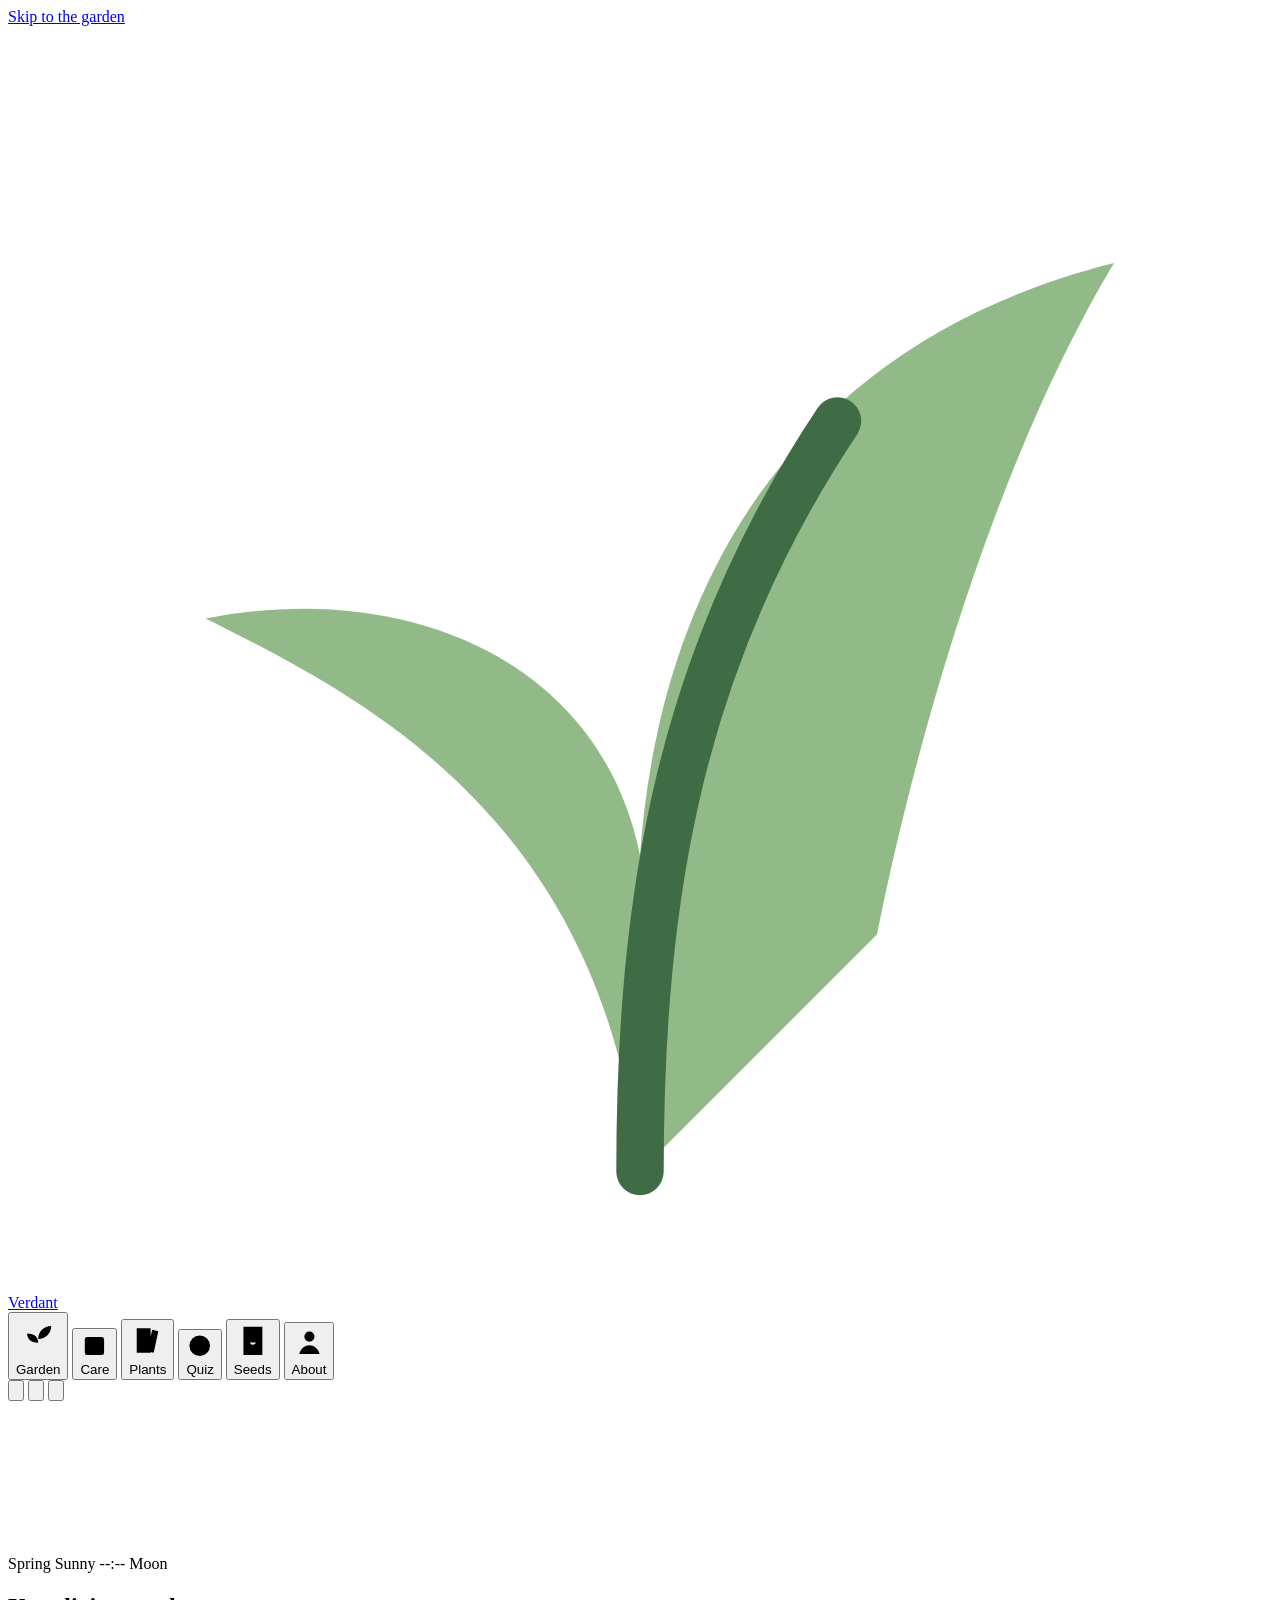
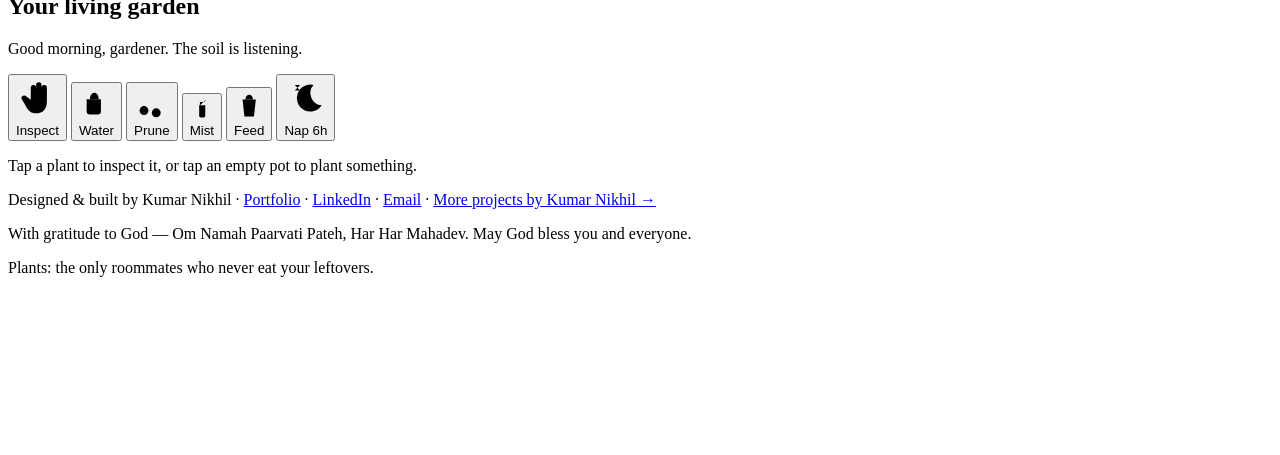
==== index.html @ 48c30d13 "Verdant: first release — Har Har Mahadev" ====
<!doctype html>
<html lang="en">
<head>
<meta charset="utf-8">
<meta name="viewport" content="width=device-width, initial-scale=1, viewport-fit=cover">
<title>Verdant — grow a living garden</title>
<meta name="description" content="Verdant is a cosy watercolour garden game and plant-care companion. Plant 30 real species, watch them grow in real time through seasons, weather and day/night, and keep a care calendar.">
<meta property="og:title" content="Verdant — grow a living garden">
<meta property="og:description" content="A cosy botanical game + plant-care companion. 30 real species, real-time growth, care calendar, encyclopedia and a 'which plant suits my room?' quiz.">
<meta property="og:type" content="website">
<meta property="og:url" content="https://kumarnikhildeveloperaccount.github.io/verdant/">
<meta name="theme-color" content="#6f9a6a">
<link rel="icon" href="favicon.svg" type="image/svg+xml">
<link rel="manifest" href="manifest.webmanifest">
<link rel="stylesheet" href="css/base.css">
<link rel="stylesheet" href="css/garden.css">
<link rel="stylesheet" href="css/views.css">
</head>
<body data-theme="morning">
<a class="skip" href="#main">Skip to the garden</a>

<!-- shared watercolour SVG filters (used by CSS decorations) -->
<svg class="defs" width="0" height="0" aria-hidden="true" focusable="false">
  <filter id="wc-edge"><feTurbulence type="fractalNoise" baseFrequency="0.035" numOctaves="3" seed="7"/><feDisplacementMap in="SourceGraphic" scale="6"/></filter>
</svg>

<header id="topbar" class="topbar">
  <a class="brand" href="#garden" aria-label="Verdant home">
    <svg class="brand-mark" viewBox="0 0 64 64" aria-hidden="true"><path d="M32 58C30 40 18 34 10 30c10-2 20 2 22 12 1-14 8-26 24-30-6 10-10 24-12 34" fill="#7fae74" opacity=".85"/><path d="M32 58c0-14 2-26 10-38" stroke="#3f6b45" stroke-width="2.4" fill="none" stroke-linecap="round"/></svg>
    <span class="brand-word">Verdant</span>
  </a>
  <nav id="mainnav" class="mainnav" aria-label="Main">
    <button class="navbtn" data-view="garden" aria-current="page"><svg viewBox="0 0 24 24" aria-hidden="true"><path d="M12 21v-8M12 13c0-4 3-7 7-7 0 4-3 7-7 7zM12 15c0-3-2-5-6-5 0 3 2 5 6 5z"/></svg><span>Garden</span></button>
    <button class="navbtn" data-view="calendar"><svg viewBox="0 0 24 24" aria-hidden="true"><rect x="4" y="5" width="16" height="15" rx="2"/><path d="M4 10h16M9 3v4M15 3v4"/></svg><span>Care</span></button>
    <button class="navbtn" data-view="library"><svg viewBox="0 0 24 24" aria-hidden="true"><path d="M5 4h5v16H5zM10 4h4v16h-4zM15 5l4 1-3 14-4-1z"/></svg><span>Plants</span></button>
    <button class="navbtn" data-view="quiz"><svg viewBox="0 0 24 24" aria-hidden="true"><path d="M9 9a3 3 0 1 1 4 2.8c-.7.3-1 1-1 1.7V15M12 18.5v.5"/><circle cx="12" cy="12" r="9"/></svg><span>Quiz</span></button>
    <button class="navbtn" data-view="packet"><svg viewBox="0 0 24 24" aria-hidden="true"><path d="M6 3h12v18H6zM6 8h12M10 13c1 2 3 2 4 0"/></svg><span>Seeds</span></button>
    <button class="navbtn" data-view="about"><svg viewBox="0 0 24 24" aria-hidden="true"><circle cx="12" cy="8" r="3.5"/><path d="M5 20c1-4 4-6 7-6s6 2 7 6"/></svg><span>About</span></button>
  </nav>
  <div class="top-actions">
    <button id="ladybird" class="ladybird" aria-label="A ladybird. It seems to want attention." title="A ladybird">
      <svg viewBox="0 0 32 32" aria-hidden="true"><circle cx="16" cy="9" r="4" fill="#2b2b2b"/><ellipse cx="16" cy="18" rx="9" ry="9.5" fill="#d0453a"/><path d="M16 9v18.5" stroke="#2b2b2b" stroke-width="1.4"/><circle cx="11.5" cy="15" r="1.8" fill="#2b2b2b"/><circle cx="20.5" cy="15" r="1.8" fill="#2b2b2b"/><circle cx="12" cy="21.5" r="1.6" fill="#2b2b2b"/><circle cx="20" cy="21.5" r="1.6" fill="#2b2b2b"/></svg>
    </button>
    <button id="soundBtn" class="iconbtn" aria-pressed="false" aria-label="Sound off. Turn sound on" title="Sound"><svg viewBox="0 0 24 24" aria-hidden="true"><path d="M4 9h4l5-4v14l-5-4H4z"/><path class="wave" d="M16 9c1.5 1.5 1.5 4.5 0 6M18.5 6.5c3 3 3 8 0 11"/><path class="mute" d="M16 9l5 6M21 9l-5 6"/></svg></button>
    <button id="themeBtn" class="iconbtn" aria-label="Change paper theme" title="Paper theme"><svg viewBox="0 0 24 24" aria-hidden="true"><path d="M12 3a9 9 0 1 0 9 9c0-1.2-1-1.6-2-1.4-1.6.4-3-.8-2.6-2.4.3-1.2-.4-2.2-1.6-2.2-1.8 0-2.8-1.6-2.2-3H12z"/><circle cx="8" cy="11" r="1.3"/><circle cx="11" cy="7.5" r="1.3"/><circle cx="8.5" cy="15.5" r="1.3"/></svg></button>
  </div>
</header>

<main id="main" tabindex="-1">

  <!-- ===================== GARDEN ===================== -->
  <section id="view-garden" class="view" aria-labelledby="gardenTitle">
    <div id="sky" class="sky-window" aria-label="Sky over your garden">
      <canvas id="skyCanvas" aria-hidden="true"></canvas>
      <div class="sky-info" id="skyInfo">
        <span class="chip" id="seasonLabel">Spring</span>
        <span class="chip" id="weatherLabel" title="Simulated garden weather">Sunny</span>
        <span class="chip" id="clockLabel">--:--</span>
        <span class="chip" id="moonLabel" title="Moon phase">Moon</span>
      </div>
      <div class="sky-title">
        <h1 id="gardenTitle">Your living garden</h1>
        <p id="gardenGreeting" class="hand">Good morning, gardener. The soil is listening.</p>
      </div>
    </div>

    <div id="toolbar" class="toolbar" role="toolbar" aria-label="Garden tools">
      <button class="tool" data-tool="hand" aria-pressed="true" title="Inspect (H)"><svg viewBox="0 0 32 32" aria-hidden="true"><path d="M11 17V8a2 2 0 0 1 4 0v7-9a2 2 0 0 1 4 0v9-7a2 2 0 0 1 4 0v10c0 6-3 9-8 9-4 0-6-2-8-6l-3-5a2 2 0 0 1 3-2z"/></svg><span>Inspect</span></button>
      <button class="tool" data-tool="water" aria-pressed="false" title="Watering can (W) — press and hold over a plant"><svg viewBox="0 0 32 32" aria-hidden="true"><path d="M7 13h13v11a3 3 0 0 1-3 3h-7a3 3 0 0 1-3-3z"/><path d="M20 16l8-6M10 13c0-4 2-6 4-6s4 2 4 6"/><path d="M28 10l1-1" stroke-width="3"/></svg><span>Water</span></button>
      <button class="tool" data-tool="prune" aria-pressed="false" title="Pruning shears (P) — tap yellow leaves"><svg viewBox="0 0 32 32" aria-hidden="true"><circle cx="9" cy="23" r="4"/><circle cx="20" cy="25" r="4"/><path d="M12 20L26 5M17 22L23 9"/></svg><span>Prune</span></button>
      <button class="tool" data-tool="mist" aria-pressed="false" title="Mister (M) — for humidity lovers"><svg viewBox="0 0 32 32" aria-hidden="true"><path d="M12 12h8v14a2 2 0 0 1-2 2h-4a2 2 0 0 1-2-2z"/><path d="M13 12V8h6l2-3M21 8h3M26 6l2-1M26 9h3M26 12l2 1"/></svg><span>Mist</span></button>
      <button class="tool" data-tool="feed" aria-pressed="false" title="Plant food (F) — growing season only"><svg viewBox="0 0 32 32" aria-hidden="true"><path d="M9 10h14l-2 18H11z"/><path d="M12 10c0-3 2-5 4-5s4 2 4 5M13 18c2 2 4 2 6 0"/></svg><span>Feed</span></button>
      <span class="tool-sep" aria-hidden="true"></span>
      <button id="napBtn" class="tool nap" title="Take a nap — skip ahead 6 hours"><svg viewBox="0 0 32 32" aria-hidden="true"><path d="M22 6a10 10 0 1 0 6 15A9 9 0 0 1 22 6z"/><path d="M8 6h4l-4 4h4"/></svg><span>Nap 6h</span></button>
    </div>
    <p id="toolHint" class="tool-hint hand" aria-live="polite">Tap a plant to inspect it, or tap an empty pot to plant something.</p>

    <div id="zones" class="zones" aria-label="Garden areas"></div>

    <aside id="plantPanel" class="plant-panel" aria-label="Plant details" hidden>
      <button id="panelClose" class="iconbtn panel-close" aria-label="Close plant details"><svg viewBox="0 0 24 24" aria-hidden="true"><path d="M6 6l12 12M18 6L6 18"/></svg></button>
      <div id="panelBody"></div>
    </aside>
  </section>

  <!-- ===================== CARE CALENDAR ===================== -->
  <section id="view-calendar" class="view" aria-labelledby="calHeading" hidden>
    <div class="page-head">
      <h2 id="calHeading">Care calendar</h2>
      <p class="hand">Predicted from each plant's last drink. Plants don't read calendars, so check the soil too.</p>
    </div>
    <div class="cal-layout">
      <div class="paper-card cal-card">
        <div class="cal-nav">
          <button id="calPrev" class="iconbtn" aria-label="Previous month"><svg viewBox="0 0 24 24" aria-hidden="true"><path d="M15 5l-7 7 7 7"/></svg></button>
          <h3 id="calTitle">Month</h3>
          <button id="calNext" class="iconbtn" aria-label="Next month"><svg viewBox="0 0 24 24" aria-hidden="true"><path d="M9 5l7 7-7 7"/></svg></button>
        </div>
        <div class="cal-dow" aria-hidden="true"><span>Mon</span><span>Tue</span><span>Wed</span><span>Thu</span><span>Fri</span><span>Sat</span><span>Sun</span></div>
        <div id="calGrid" class="cal-grid" role="group" aria-label="Care calendar days"></div>
        <div id="calLegend" class="cal-legend"></div>
      </div>
      <div class="paper-card remind-card">
        <h3>Reminders</h3>
        <div id="remindList" class="remind-list"></div>
        <div class="remind-actions">
          <button id="notifyBtn" class="btn">Enable reminders</button>
          <button id="icsBtn" class="btn ghost">Export to calendar (.ics)</button>
        </div>
        <p class="fine">Reminders use your browser's Notification API and only fire while Verdant is open in a tab. The .ics file works with any calendar app — no accounts involved.</p>
      </div>
    </div>
  </section>

  <!-- ===================== ENCYCLOPEDIA ===================== -->
  <section id="view-library" class="view" aria-labelledby="libHeading" hidden>
    <div class="page-head">
      <h2 id="libHeading">The plant encyclopedia</h2>
      <p class="hand">Thirty real species, painted from memory and fact-checked with a magnifying glass.</p>
    </div>
    <div class="lib-filters paper-card">
      <label class="field grow"><span>Search</span><input id="libSearch" type="search" placeholder="fern, Ficus, pet-safe…" autocomplete="off"></label>
      <label class="field"><span>Light</span>
        <select id="libLight">
          <option value="any">Any light</option>
          <option value="0">Low light</option>
          <option value="1">Medium, indirect</option>
          <option value="2">Bright, indirect</option>
          <option value="3">Direct sun</option>
        </select>
      </label>
      <button id="libPets" class="chipbtn" aria-pressed="false">Pet-safe only</button>
      <button id="libEasy" class="chipbtn" aria-pressed="false">Easy-going only</button>
      <span id="libCount" class="lib-count" aria-live="polite"></span>
    </div>
    <div id="libGrid" class="lib-grid"></div>
    <p class="fine center">Pet-toxicity notes follow the ASPCA's lists where available. If a pet eats a plant and seems unwell, contact your vet.</p>
  </section>

  <!-- ===================== QUIZ ===================== -->
  <section id="view-quiz" class="view" aria-labelledby="quizHeading" hidden>
    <div class="page-head">
      <h2 id="quizHeading">Which plant suits my room?</h2>
      <p class="hand">Six questions. No wrong answers — only wrong windowsills.</p>
    </div>
    <div id="quizBox" class="quiz-box paper-card"></div>
  </section>

  <!-- ===================== SEED PACKET (SAVE) ===================== -->
  <section id="view-packet" class="view" aria-labelledby="packetHeading" hidden>
    <div class="page-head">
      <h2 id="packetHeading">Seed packet &amp; saving</h2>
      <p class="hand">Your garden lives in this browser. Fold it into a seed packet to carry it elsewhere.</p>
    </div>
    <div class="packet-layout">
      <figure class="packet-figure">
        <div id="packetCard" class="packet-card" aria-label="Seed packet preview"></div>
        <figcaption class="fine">A seed packet is a small JSON file containing your whole garden.</figcaption>
      </figure>
      <div class="paper-card packet-actions">
        <h3>Fold &amp; sow</h3>
        <div class="btn-row">
          <button id="exportBtn" class="btn">Export seed packet</button>
          <label class="btn ghost file-btn" for="importFile">Import seed packet</label>
          <input id="importFile" type="file" accept=".json,application/json" class="visually-hidden">
        </div>
        <label class="field"><span>Gardener's name (for the packet)</span><input id="gardenerName" type="text" maxlength="40" placeholder="e.g. Fern Gully"></label>
        <label class="field"><span>Hemisphere (sets the seasons)</span>
          <select id="hemiSelect"><option value="N">Northern</option><option value="S">Southern</option></select>
        </label>
        <h3>Save inspector</h3>
        <dl id="saveInfo" class="save-info"></dl>
        <div class="btn-row">
          <button id="migrateDemoBtn" class="btn ghost">Sow a vintage v1 packet (migration demo)</button>
          <button id="resetBtn" class="btn danger">Compost everything</button>
        </div>
        <p class="fine">Saved with a versioned schema (currently v<span id="schemaVer">3</span>). Older packets are upgraded step by step on import, and a backup of your previous save is kept before any upgrade.</p>
      </div>
    </div>
  </section>

  <!-- ===================== ABOUT ===================== -->
  <section id="view-about" class="view" aria-labelledby="aboutHeading" hidden>
    <div class="page-head">
      <h2 id="aboutHeading">About Verdant</h2>
      <p class="hand">A garden that grows while you sleep — and forgives you on Mondays.</p>
    </div>
    <div class="about-grid">
      <div class="paper-card">
        <h3>What is this?</h3>
        <p>Verdant is a cosy botanical game and a gentle plant-care companion. Every pot holds a real species with real care needs. Plants grow in real time, follow the seasons of your hemisphere, react to (simulated) weather and the actual time of day, and keep growing while the tab is closed.</p>
        <p>Everything runs in your browser. No accounts, no trackers, no servers — just paper, paint and a little bit of <code>localStorage</code>.</p>
        <h3>How to play</h3>
        <ul class="leafy">
          <li>Tap an empty pot to plant. Match the plant's light needs to the spot.</li>
          <li>Pick the watering can and <strong>press and hold</strong> over a plant. Stop before the saucer overflows.</li>
          <li>Use the shears on yellowing leaves. Snip, snip.</li>
          <li>Feed in spring and summer. Plants rest in winter (as should you).</li>
          <li>Keyboard: <kbd>H</kbd> <kbd>W</kbd> <kbd>P</kbd> <kbd>M</kbd> <kbd>F</kbd> pick tools, <kbd>Enter</kbd> uses a tool on the focused pot.</li>
        </ul>
      </div>
      <div class="paper-card made-by">
        <h3>Made by</h3>
        <p class="sig hand">Designed &amp; built by Kumar Nikhil</p>
        <ul class="links">
          <li><a href="https://kumarnikhildeveloperaccount.github.io/" target="_blank" rel="noopener">Portfolio</a></li>
          <li><a href="https://www.linkedin.com/in/kumar-nikhil-1000a9192/" target="_blank" rel="noopener">LinkedIn</a></li>
          <li><a href="mailto:nkashyapnikhilnk@gmail.com">Email</a></li>
        </ul>
        <p><a class="more" href="https://kumarnikhildeveloperaccount.github.io/" target="_blank" rel="noopener">More projects by Kumar Nikhil →</a></p>
        <p class="gratitude">With gratitude to God — Om Namah Paarvati Pateh, Har Har Mahadev. May God bless you and everyone.</p>
        <p class="fine">Care facts are general guidance for typical indoor conditions. All gardener names and sample data are fictional. No plants were overwatered in the making of this site. Okay, one.</p>
      </div>
    </div>
  </section>
</main>

<footer id="footer" class="footer">
  <p>Designed &amp; built by Kumar Nikhil ·
    <a href="https://kumarnikhildeveloperaccount.github.io/" target="_blank" rel="noopener">Portfolio</a> ·
    <a href="https://www.linkedin.com/in/kumar-nikhil-1000a9192/" target="_blank" rel="noopener">LinkedIn</a> ·
    <a href="mailto:nkashyapnikhilnk@gmail.com">Email</a> ·
    <a href="https://kumarnikhildeveloperaccount.github.io/" target="_blank" rel="noopener">More projects by Kumar Nikhil →</a></p>
  <p class="gratitude">With gratitude to God — Om Namah Paarvati Pateh, Har Har Mahadev. May God bless you and everyone.</p>
  <p id="footerJoke" class="hand footer-joke">Plants: the only roommates who never eat your leftovers.</p>
</footer>

<canvas id="fxCanvas" class="fx-canvas" aria-hidden="true"></canvas>
<div id="cursorTool" class="cursor-tool" aria-hidden="true"></div>

<div id="modal" class="modal" hidden>
  <div class="modal-backdrop" data-close="1"></div>
  <div id="modalCard" class="modal-card" role="dialog" aria-modal="true" aria-labelledby="modalTitle">
    <button id="modalClose" class="iconbtn modal-close" aria-label="Close"><svg viewBox="0 0 24 24" aria-hidden="true"><path d="M6 6l12 12M18 6L6 18"/></svg></button>
    <div id="modalBody"></div>
  </div>
</div>

<div id="toasts" class="toasts" aria-live="polite" aria-atomic="false"></div>
<noscript><p class="noscript">Verdant needs JavaScript to grow. Even cacti need a little water.</p></noscript>

<script src="js/data.js" defer></script>
<script src="js/store.js" defer></script>
<script src="js/sim.js" defer></script>
<script src="js/audio.js" defer></script>
<script src="js/plantart.js" defer></script>
<script src="js/habits.js" defer></script>
<script src="js/scene.js" defer></script>
<script src="js/garden.js" defer></script>
<script src="js/calendar.js" defer></script>
<script src="js/library.js" defer></script>
<script src="js/quiz.js" defer></script>
<script src="js/app.js" defer></script>
</body>
</html>
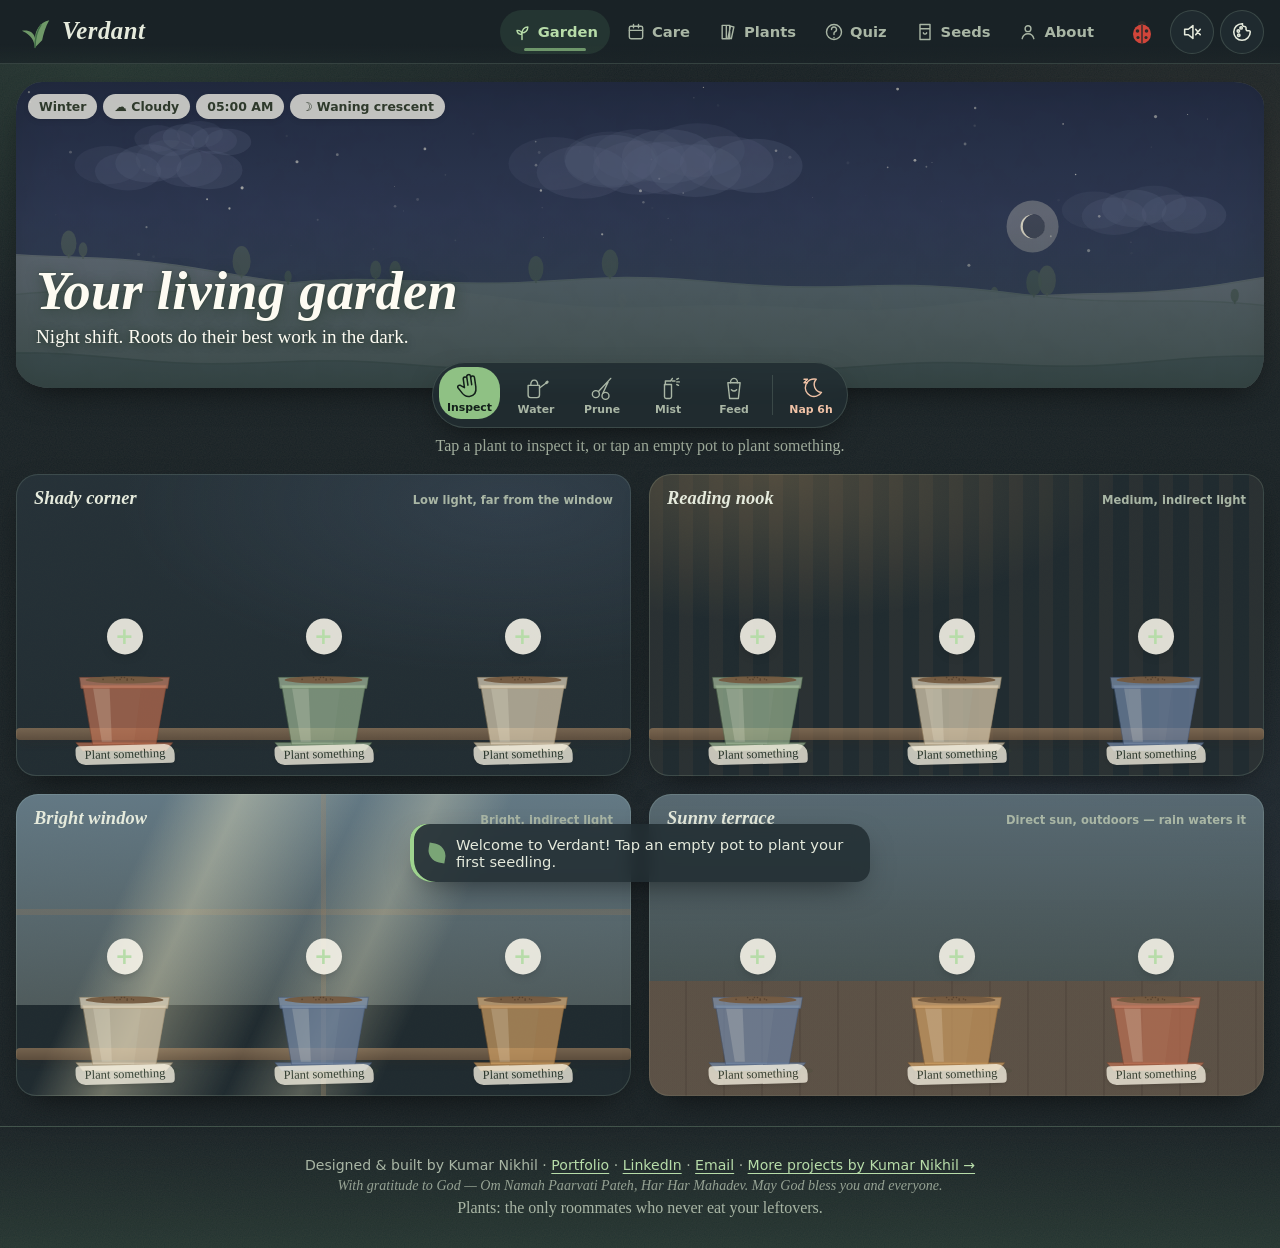
==== commit d135a9c8: "Phone polish: 44px footer links" ====
--- a/index.html
+++ b/index.html
@@ -14,7 +14,7 @@
 <link rel="manifest" href="manifest.webmanifest">
 <link rel="stylesheet" href="css/base.css">
 <link rel="stylesheet" href="css/garden.css">
-<link rel="stylesheet" href="css/views.css">
+<link rel="stylesheet" href="css/views.css?v=2">
 </head>
 <body data-theme="morning">
 <a class="skip" href="#main">Skip to the garden</a>
--- a/css/base.css
+++ b/css/base.css
@@ -0,0 +1,246 @@
+/* Verdant — base: paper, ink, themes, typography, shell, controls */
+:root {
+  --serif: "Iowan Old Style", "Palatino Linotype", Palatino, "Book Antiqua", Georgia, "Times New Roman", serif;
+  --hand: "Segoe Print", "Bradley Hand", "Noteworthy", "Chalkboard SE", "Comic Neue", cursive;
+  --sans: system-ui, -apple-system, "Segoe UI", Roboto, "Helvetica Neue", Arial, sans-serif;
+  --r: 18px;
+  --head-h: 64px;
+  --nav-h: 0px;
+  --safe-b: env(safe-area-inset-bottom, 0px);
+  --ease: cubic-bezier(.22, .9, .3, 1.15);
+}
+body[data-theme="morning"] {
+  --paper: #f6f1e4; --paper2: #ede4cf; --ink: #2d3a2b; --ink-soft: #5c6a56; --leaf: #5f9a5c; --leaf-deep: #3c6a43;
+  --accent: #c2704f; --accent-ink: #8b4a34; --card: rgba(255, 252, 243, .8); --line: rgba(60, 90, 58, .2);
+  --wash1: rgba(127, 174, 116, .2); --wash2: rgba(201, 122, 92, .12); --wash3: rgba(127, 160, 190, .14);
+  --good: #3f7d47; --warn: #a8742a; --bad: #b0453a; --shadow: 0 10px 30px -14px rgba(40, 60, 35, .45);
+  color-scheme: light;
+}
+body[data-theme="herbarium"] {
+  --paper: #efe2c4; --paper2: #e4d3ac; --ink: #3a2d1f; --ink-soft: #6c5a44; --leaf: #7b8a48; --leaf-deep: #55602f;
+  --accent: #9a5a37; --accent-ink: #6e3d22; --card: rgba(249, 240, 220, .82); --line: rgba(90, 70, 40, .24);
+  --wash1: rgba(150, 140, 80, .2); --wash2: rgba(160, 100, 60, .14); --wash3: rgba(120, 100, 70, .12);
+  --good: #5d6e2c; --warn: #9a6a20; --bad: #9c3b2b; --shadow: 0 10px 30px -14px rgba(70, 50, 25, .5);
+  color-scheme: light;
+}
+body[data-theme="moonlit"] {
+  --paper: #192226; --paper2: #212c31; --ink: #e5eadc; --ink-soft: #a9b6a5; --leaf: #8fc184; --leaf-deep: #b7dca9;
+  --accent: #e3a27f; --accent-ink: #f0c2a6; --card: rgba(33, 45, 50, .86); --line: rgba(200, 230, 200, .16);
+  --wash1: rgba(110, 170, 120, .14); --wash2: rgba(120, 140, 200, .12); --wash3: rgba(200, 160, 120, .08);
+  --good: #9fd38f; --warn: #e6c070; --bad: #f0907f; --shadow: 0 12px 34px -14px rgba(0, 0, 0, .7);
+  color-scheme: dark;
+}
+
+*, *::before, *::after { box-sizing: border-box; }
+html { -webkit-text-size-adjust: 100%; scroll-behavior: smooth; }
+body {
+  margin: 0; min-height: 100vh; min-height: 100dvh;
+  font-family: var(--serif); font-size: 17px; line-height: 1.55; color: var(--ink);
+  background-color: var(--paper);
+  background-image:
+    radial-gradient(60% 40% at 8% 8%, var(--wash1), transparent 70%),
+    radial-gradient(50% 35% at 95% 20%, var(--wash3), transparent 70%),
+    radial-gradient(55% 45% at 80% 95%, var(--wash2), transparent 70%),
+    url("data:image/svg+xml,%3Csvg xmlns='http://www.w3.org/2000/svg' width='240' height='240'%3E%3Cfilter id='n'%3E%3CfeTurbulence type='fractalNoise' baseFrequency='.85' numOctaves='3' stitchTiles='stitch'/%3E%3CfeColorMatrix values='0 0 0 0 .35 0 0 0 0 .3 0 0 0 0 .2 0 0 0 .09 0'/%3E%3C/filter%3E%3Crect width='240' height='240' filter='url(%23n)'/%3E%3C/svg%3E");
+  background-attachment: fixed, fixed, fixed, scroll;
+  overflow-x: hidden;
+  transition: background-color .6s ease, color .6s ease;
+}
+img, canvas, svg { max-width: 100%; }
+a { color: var(--leaf-deep); text-decoration-thickness: 1px; text-underline-offset: 3px; }
+a:hover { color: var(--accent); }
+h1, h2, h3, h4 { font-weight: 600; line-height: 1.15; margin: 0 0 .4em; letter-spacing: .005em; }
+h2 { font-size: clamp(1.6rem, 1.1rem + 2vw, 2.5rem); }
+h3 { font-size: 1.2rem; }
+p { margin: 0 0 .8em; }
+code, kbd { font-family: ui-monospace, "SFMono-Regular", Menlo, Consolas, monospace; font-size: .85em; }
+kbd { border: 1px solid var(--line); border-bottom-width: 2px; border-radius: 6px; padding: 0 .35em; background: var(--card); }
+.hand { font-family: var(--hand); color: var(--ink-soft); }
+.latin { font-style: italic; color: var(--ink-soft); margin: 0; }
+.latin.big { font-size: 1.15rem; }
+.fine { font-family: var(--sans); font-size: .8rem; color: var(--ink-soft); }
+.center { text-align: center; }
+.eyebrow { font-family: var(--sans); font-size: .72rem; letter-spacing: .14em; text-transform: uppercase; color: var(--ink-soft); margin: 0 0 .3em; }
+.visually-hidden, .defs { position: absolute !important; width: 1px; height: 1px; overflow: hidden; clip: rect(0 0 0 0); white-space: nowrap; }
+.skip { position: absolute; left: 12px; top: -60px; z-index: 100; background: var(--ink); color: var(--paper); padding: 10px 14px; border-radius: 10px; }
+.skip:focus { top: 10px; }
+:focus-visible { outline: 3px solid color-mix(in srgb, var(--accent) 70%, transparent); outline-offset: 3px; border-radius: 10px; }
+@supports not (color: color-mix(in srgb, red, blue)) { :focus-visible { outline: 3px solid var(--accent); } }
+.noscript { padding: 2rem; text-align: center; }
+
+/* ---------- header & nav ---------- */
+.topbar {
+  position: sticky; top: 0; z-index: 30; height: calc(var(--head-h) + env(safe-area-inset-top, 0px));
+  padding: env(safe-area-inset-top, 0px) max(16px, env(safe-area-inset-right)) 0 max(16px, env(safe-area-inset-left));
+  display: flex; align-items: center; gap: 14px;
+  background: linear-gradient(to bottom, var(--paper) 70%, color-mix(in srgb, var(--paper) 70%, transparent));
+  border-bottom: 1px solid var(--line);
+}
+@supports not (color: color-mix(in srgb, red, blue)) { .topbar { background: var(--paper); } }
+.brand { display: flex; align-items: center; gap: 8px; text-decoration: none; color: var(--ink); min-height: 44px; }
+.brand-mark { width: 38px; height: 38px; transition: transform .6s var(--ease); }
+.brand:hover .brand-mark, .brand:focus-visible .brand-mark { transform: rotate(-12deg) scale(1.08); }
+.brand-word { font-size: 1.55rem; font-weight: 600; letter-spacing: .02em; font-style: italic; }
+.mainnav { display: flex; gap: 4px; margin-left: auto; }
+.navbtn {
+  display: flex; align-items: center; gap: 6px; min-height: 44px; padding: 6px 12px; border: 0; border-radius: 999px;
+  background: transparent; color: var(--ink-soft); font: 600 .92rem var(--sans); cursor: pointer; position: relative;
+  transition: color .25s, background .25s;
+}
+.navbtn svg { width: 20px; height: 20px; fill: none; stroke: currentColor; stroke-width: 1.7; stroke-linecap: round; stroke-linejoin: round; }
+.navbtn:hover { color: var(--ink); background: var(--wash1); }
+.navbtn[aria-current="page"] { color: var(--leaf-deep); background: var(--wash1); }
+.navbtn[aria-current="page"]::after {
+  content: ""; position: absolute; left: 22%; right: 22%; bottom: 3px; height: 3px; border-radius: 3px;
+  background: var(--leaf); opacity: .7; filter: blur(.4px);
+}
+.top-actions { display: flex; gap: 6px; align-items: center; }
+.iconbtn {
+  width: 44px; height: 44px; display: grid; place-items: center; border-radius: 50%; border: 1px solid var(--line);
+  background: var(--card); color: var(--ink); cursor: pointer; transition: transform .3s var(--ease), background .3s;
+}
+.iconbtn svg { width: 22px; height: 22px; fill: none; stroke: currentColor; stroke-width: 1.7; stroke-linecap: round; stroke-linejoin: round; }
+.iconbtn:hover { transform: translateY(-2px) rotate(-4deg); }
+.iconbtn:active { transform: scale(.92); }
+#soundBtn .wave { display: none; } #soundBtn.on .wave { display: inline; } #soundBtn.on .mute { display: none; }
+.ladybird { width: 44px; height: 44px; border: 0; background: none; cursor: pointer; padding: 6px; border-radius: 50%; }
+.ladybird svg { width: 100%; height: 100%; transition: transform .4s var(--ease); }
+.ladybird:hover svg { transform: rotate(18deg); }
+.ladybird.hop svg { animation: hop .5s var(--ease); }
+@keyframes hop { 40% { transform: translateY(-9px) rotate(-20deg); } 100% { transform: none; } }
+
+main { display: block; padding: 18px max(16px, env(safe-area-inset-right)) 30px max(16px, env(safe-area-inset-left)); max-width: 1680px; margin: 0 auto; outline: none; }
+.view.enter { animation: viewIn .6s var(--ease); }
+@keyframes viewIn { from { opacity: 0; transform: translateY(14px); filter: blur(3px); } to { opacity: 1; transform: none; filter: none; } }
+.page-head { margin: 10px 0 18px; }
+.page-head p { font-size: 1.05rem; }
+
+/* ---------- cards, buttons, fields ---------- */
+.paper-card {
+  position: relative; background: var(--card); border-radius: var(--r); padding: 20px;
+  box-shadow: var(--shadow), inset 0 0 0 1px var(--line);
+}
+.paper-card::before {
+  content: ""; position: absolute; inset: -1px; border-radius: inherit; pointer-events: none;
+  background: radial-gradient(80% 60% at 0% 0%, var(--wash1), transparent 60%), radial-gradient(60% 50% at 100% 100%, var(--wash2), transparent 60%);
+  opacity: .8;
+}
+.paper-card > * { position: relative; }
+.btn {
+  display: inline-flex; align-items: center; justify-content: center; gap: 8px; min-height: 44px; padding: 10px 18px;
+  border-radius: 999px 999px 999px 999px / 900px 999px 800px 999px; border: 1px solid transparent; cursor: pointer;
+  background: var(--leaf); color: #fbfaf2; font: 600 .95rem var(--sans); text-decoration: none;
+  box-shadow: 0 6px 16px -8px rgba(40, 80, 40, .6), inset 0 -2px 0 rgba(0, 0, 0, .12);
+  transition: transform .25s var(--ease), box-shadow .25s, background .25s;
+}
+body[data-theme="moonlit"] .btn { color: #13201a; }
+.btn:hover { transform: translateY(-2px) rotate(-.6deg); box-shadow: 0 10px 20px -10px rgba(40, 80, 40, .7); }
+.btn:active { transform: scale(.96); }
+.btn.ghost { background: transparent; color: var(--ink); border-color: var(--line); box-shadow: none; }
+.btn.ghost:hover { background: var(--wash1); }
+.btn.danger { background: var(--bad); color: #fff8f2; }
+.btn.small { min-height: 44px; padding: 6px 14px; font-size: .85rem; }
+.btn:disabled { opacity: .55; cursor: not-allowed; transform: none; }
+.btn-row { display: flex; flex-wrap: wrap; gap: 10px; margin-top: 12px; }
+.file-btn { cursor: pointer; }
+.field { display: flex; flex-direction: column; gap: 4px; margin: 10px 0; font: 600 .8rem var(--sans); color: var(--ink-soft); }
+.field.grow { flex: 1 1 220px; }
+.field input, .field select {
+  min-height: 44px; padding: 8px 14px; border-radius: 12px; border: 1px solid var(--line); background: var(--paper);
+  color: var(--ink); font: 1rem var(--serif); width: 100%;
+}
+.check { display: flex; gap: 10px; align-items: flex-start; font: .85rem var(--sans); margin: 8px 0; cursor: pointer; min-height: 44px; }
+.check input { width: 22px; height: 22px; accent-color: var(--leaf); margin-top: 1px; flex: none; }
+.chipbtn {
+  min-height: 44px; padding: 6px 16px; border-radius: 999px; border: 1px dashed var(--line); background: transparent;
+  color: var(--ink-soft); font: 600 .85rem var(--sans); cursor: pointer; transition: all .25s;
+}
+.chipbtn[aria-pressed="true"] { background: var(--leaf); color: #fbfaf2; border-style: solid; border-color: var(--leaf); }
+.pill { display: inline-block; padding: 4px 12px; border-radius: 999px; font: 600 .8rem var(--sans); background: var(--wash1); color: var(--good); margin: 6px 0; }
+.pill.warn { background: rgba(200, 150, 60, .16); color: var(--warn); }
+.pill.bad { background: rgba(190, 70, 60, .14); color: var(--bad); }
+.pet, .fit { display: inline-block; font: 600 .68rem var(--sans); padding: 2px 8px; border-radius: 999px; letter-spacing: .02em; }
+.pet.safe, .fit.good { background: rgba(80, 150, 80, .15); color: var(--good); }
+.pet.toxic, .fit.bad { background: rgba(190, 70, 60, .13); color: var(--bad); }
+.fit.warn { background: rgba(200, 150, 60, .16); color: var(--warn); }
+.empty-note { font-size: 1.05rem; padding: 18px 6px; }
+ul.leafy { padding-left: 1.2em; list-style: none; }
+ul.leafy li { position: relative; margin: .35em 0; }
+ul.leafy li::before { content: "\2766"; position: absolute; left: -1.2em; color: var(--leaf); }
+
+/* ---------- footer ---------- */
+.footer {
+  text-align: center; padding: 26px 16px calc(26px + var(--nav-h) + var(--safe-b)); font: .88rem var(--sans); color: var(--ink-soft);
+  border-top: 1px solid var(--line); background: linear-gradient(to bottom, transparent, var(--wash1));
+}
+.footer p { margin: .3em 0; }
+.gratitude { font-family: var(--serif); font-style: italic; opacity: .85; }
+.footer-joke { transition: opacity .4s; font-size: 1rem; }
+.footer-joke.fade { opacity: 0; }
+
+/* ---------- toasts ---------- */
+.toasts {
+  position: fixed; left: 50%; bottom: calc(18px + var(--nav-h) + var(--safe-b)); transform: translateX(-50%); z-index: 80;
+  display: flex; flex-direction: column; gap: 8px; align-items: center; width: min(92vw, 460px); pointer-events: none;
+}
+.toast {
+  display: flex; align-items: center; gap: 10px; padding: 12px 18px; border-radius: 16px 20px 14px 22px; width: 100%;
+  background: var(--card); color: var(--ink); box-shadow: var(--shadow), inset 0 0 0 1px var(--line);
+  font: .92rem var(--sans); animation: toastIn .5s var(--ease); pointer-events: auto;
+  backdrop-filter: blur(8px); -webkit-backdrop-filter: blur(8px);
+}
+.toast.good { box-shadow: var(--shadow), inset 4px 0 0 var(--good); }
+.toast.warn { box-shadow: var(--shadow), inset 4px 0 0 var(--warn); }
+.toast.bad { box-shadow: var(--shadow), inset 4px 0 0 var(--bad); }
+.toast.out { opacity: 0; transform: translateY(10px) scale(.96); transition: all .4s ease; }
+.toast-leaf { width: 18px; height: 18px; flex: none; border-radius: 0 70% 0 70%; background: var(--leaf); opacity: .8; transform: rotate(10deg); }
+@keyframes toastIn { from { opacity: 0; transform: translateY(16px) rotate(-1deg) scale(.95); } }
+
+/* ---------- modal ---------- */
+.modal { position: fixed; inset: 0; z-index: 90; display: grid; place-items: center; padding: 16px; }
+.modal-backdrop { position: absolute; inset: 0; background: rgba(30, 40, 28, .42); opacity: 0; transition: opacity .3s; backdrop-filter: blur(3px); -webkit-backdrop-filter: blur(3px); }
+.modal-card {
+  position: relative; width: min(560px, 100%); max-height: calc(100dvh - 40px); max-height: calc(100vh - 40px); overflow: auto; overscroll-behavior: contain;
+  background: var(--paper); border-radius: 22px 26px 20px 28px; padding: 26px 22px 22px; box-shadow: 0 30px 70px -20px rgba(0, 0, 0, .5), inset 0 0 0 1px var(--line);
+  transform: translateY(24px) scale(.96) rotate(-.6deg); opacity: 0; transition: transform .45s var(--ease), opacity .3s;
+  background-image: radial-gradient(70% 50% at 0 0, var(--wash1), transparent 70%), radial-gradient(60% 40% at 100% 100%, var(--wash2), transparent 70%);
+}
+@supports (max-height: 100dvh) { .modal-card { max-height: calc(100dvh - 40px); } }
+.modal-card.wide { width: min(980px, 100%); }
+.modal.open .modal-backdrop { opacity: 1; }
+.modal.open .modal-card { transform: none; opacity: 1; }
+.modal-close { position: absolute; top: 10px; right: 10px; z-index: 2; }
+body.modal-open { overflow: hidden; }
+
+/* ---------- theme repaint & easter-egg overlays ---------- */
+body.repaint::after, body.napping::after, body.sunburst::after { content: ""; position: fixed; inset: 0; pointer-events: none; z-index: 95; }
+body.repaint::after { background: var(--paper); animation: repaint .9s ease forwards; }
+@keyframes repaint { from { clip-path: circle(0% at 100% 0); opacity: .9; } to { clip-path: circle(150% at 100% 0); opacity: 0; } }
+body.napping::after { background: radial-gradient(circle at 50% 40%, rgba(20, 30, 60, .2), rgba(10, 15, 40, .85)); animation: nap 1.4s ease forwards; }
+@keyframes nap { 0% { opacity: 0; } 40%, 60% { opacity: 1; } 100% { opacity: 0; } }
+body.sunburst::after { background: radial-gradient(circle at 50% 30%, rgba(255, 230, 140, .75), rgba(255, 210, 120, 0) 60%); animation: nap 2.6s ease forwards; }
+
+/* ---------- responsive shell ---------- */
+@media (max-width: 860px) {
+  :root { --head-h: 56px; --nav-h: 64px; }
+  body { font-size: 16px; }
+  .mainnav {
+    position: fixed; left: 0; right: 0; bottom: 0; z-index: 40; margin: 0; justify-content: space-around; gap: 0;
+    height: calc(var(--nav-h) + var(--safe-b)); padding: 4px max(4px, env(safe-area-inset-left)) var(--safe-b) max(4px, env(safe-area-inset-right));
+    background: var(--paper); border-top: 1px solid var(--line); box-shadow: 0 -8px 24px -16px rgba(0, 0, 0, .35);
+  }
+  .navbtn { flex-direction: column; gap: 2px; padding: 4px 2px; font-size: .68rem; border-radius: 14px; flex: 1 1 0; min-width: 44px; }
+  .navbtn[aria-current="page"]::after { bottom: auto; top: 0; }
+  .top-actions { margin-left: auto; }
+  .brand-word { font-size: 1.3rem; }
+  main { padding-bottom: calc(24px + var(--nav-h)); }
+  .modal { padding: 0; align-items: end; }
+  .modal-card { width: 100%; border-radius: 24px 24px 0 0; padding-bottom: calc(22px + var(--safe-b)); max-height: 90vh; }
+  @supports (max-height: 100dvh) { .modal-card { max-height: 90dvh; } }
+}
+@media (max-width: 380px) { .brand-word { display: none; } }
+@media (min-width: 2200px) { body { font-size: 20px; } main { max-width: 2200px; } }
+
+@media (prefers-reduced-motion: reduce) {
+  *, *::before, *::after { animation-duration: .001ms !important; animation-iteration-count: 1 !important; transition-duration: .001ms !important; scroll-behavior: auto !important; }
+}
--- a/css/garden.css
+++ b/css/garden.css
@@ -0,0 +1,205 @@
+/* Verdant — garden: sky window, tools, zones, pots, plant panel */
+[hidden] { display: none !important; }
+
+.sky-window {
+  position: relative; height: clamp(210px, 34vh, 400px); border-radius: 26px 30px 22px 34px / 30px 24px 34px 26px; overflow: hidden;
+  box-shadow: var(--shadow), inset 0 0 0 1px var(--line); isolation: isolate;
+}
+.sky-window canvas { position: absolute; inset: 0; width: 100%; height: 100%; display: block; }
+.sky-window::after {
+  content: ""; position: absolute; inset: 0; pointer-events: none; z-index: 1; mix-blend-mode: multiply; opacity: .55;
+  background-image: url("data:image/svg+xml,%3Csvg xmlns='http://www.w3.org/2000/svg' width='300' height='300'%3E%3Cfilter id='p'%3E%3CfeTurbulence type='fractalNoise' baseFrequency='.04' numOctaves='4' seed='3'/%3E%3CfeColorMatrix values='0 0 0 0 .55 0 0 0 0 .5 0 0 0 0 .4 0 0 0 .22 0'/%3E%3C/filter%3E%3Crect width='300' height='300' filter='url(%23p)'/%3E%3C/svg%3E");
+  box-shadow: inset 0 0 40px rgba(90, 70, 40, .25);
+}
+.sky-info { position: absolute; top: 12px; left: 12px; right: 12px; z-index: 2; display: flex; flex-wrap: wrap; gap: 6px; }
+.chip {
+  font: 600 .78rem var(--sans); padding: 5px 11px; border-radius: 999px; background: rgba(255, 252, 240, .72); color: #2f3a2c;
+  box-shadow: 0 2px 8px -4px rgba(0, 0, 0, .3); backdrop-filter: blur(4px); -webkit-backdrop-filter: blur(4px);
+}
+.sky-title { position: absolute; left: 0; right: 0; bottom: 0; z-index: 2; padding: 48px 20px 36px; background: linear-gradient(to bottom, transparent, rgba(22, 40, 26, .42)); }
+@media (max-width: 860px) { .sky-title { padding-bottom: 16px; } }
+.sky-title h1 {
+  font-size: clamp(1.7rem, 1rem + 3.4vw, 3.4rem); color: #fdfbf2; margin: 0; font-style: italic;
+  text-shadow: 0 2px 14px rgba(30, 50, 30, .55), 0 0 2px rgba(30, 50, 30, .4);
+}
+.sky-title p { color: #fdfbf2; margin: 0; font-size: clamp(.95rem, .8rem + .6vw, 1.2rem); text-shadow: 0 1px 8px rgba(20, 40, 20, .8); }
+
+/* ---------- toolbar ---------- */
+.toolbar {
+  position: sticky; top: calc(var(--head-h) + env(safe-area-inset-top, 0px) + 8px); z-index: 20; margin: -26px auto 6px; width: max-content; max-width: 100%;
+  display: flex; gap: 6px; align-items: center; padding: 7px; border-radius: 999px; overflow-x: auto; scrollbar-width: none;
+  background: var(--card); box-shadow: var(--shadow), inset 0 0 0 1px var(--line); backdrop-filter: blur(8px); -webkit-backdrop-filter: blur(8px);
+}
+.toolbar::-webkit-scrollbar { display: none; }
+.tool {
+  display: flex; flex-direction: column; align-items: center; justify-content: center; gap: 1px; min-width: 60px; min-height: 52px; padding: 4px 8px;
+  border: 0; border-radius: 22px; background: transparent; color: var(--ink-soft); cursor: pointer; font: 600 .68rem var(--sans);
+  transition: background .25s, color .25s, transform .3s var(--ease);
+}
+.tool svg { width: 28px; height: 28px; fill: none; stroke: currentColor; stroke-width: 1.6; stroke-linecap: round; stroke-linejoin: round; transition: transform .4s var(--ease); }
+.tool:hover svg { transform: rotate(-10deg) translateY(-2px); }
+.tool[aria-pressed="true"] { background: var(--leaf); color: #fbfaf2; transform: translateY(-2px); }
+body[data-theme="moonlit"] .tool[aria-pressed="true"] { color: #13201a; }
+.tool[aria-pressed="true"] svg { transform: rotate(-8deg) scale(1.08); }
+.tool-sep { width: 1px; align-self: stretch; margin: 6px 2px; background: var(--line); flex: none; }
+.tool.nap { color: var(--accent-ink); }
+.tool-hint { text-align: center; margin: 4px 0 14px; min-height: 1.6em; font-size: 1rem; }
+
+/* ---------- zones ---------- */
+.zones { display: grid; grid-template-columns: repeat(2, minmax(0, 1fr)); gap: 18px; }
+@media (min-width: 1500px) { .zones { grid-template-columns: repeat(4, minmax(0, 1fr)); } }
+@media (max-width: 700px) { .zones { grid-template-columns: 1fr; gap: 14px; } }
+.zone {
+  position: relative; border-radius: 22px 18px 26px 20px; padding: 14px 12px 10px; overflow: hidden; isolation: isolate;
+  box-shadow: var(--shadow), inset 0 0 0 1px var(--line); background: var(--card);
+}
+.zone::before { content: ""; position: absolute; inset: 0; z-index: -1; pointer-events: none; }
+.zone-head { display: flex; align-items: baseline; justify-content: space-between; gap: 8px; flex-wrap: wrap; padding: 0 6px; }
+.zone-head h3 { margin: 0; font-style: italic; font-size: 1.15rem; }
+.zone-light { font: 600 .72rem var(--sans); color: var(--ink-soft); }
+.zone-corner::before { background: radial-gradient(90% 80% at 80% 10%, rgba(90, 110, 140, .22), transparent 70%), linear-gradient(to bottom, rgba(70, 85, 100, .16), rgba(70, 85, 100, .05)); }
+.zone-nook::before {
+  background: repeating-linear-gradient(90deg, rgba(170, 120, 80, .07) 0 14px, transparent 14px 30px), radial-gradient(80% 70% at 20% 0, rgba(230, 180, 110, .22), transparent 70%);
+}
+.zone-window::before {
+  background:
+    linear-gradient(115deg, transparent 20%, rgba(255, 245, 200, .35) 30%, transparent 46%, rgba(255, 245, 200, .25) 56%, transparent 66%),
+    linear-gradient(to right, transparent calc(50% - 3px), rgba(150, 120, 90, .28) calc(50% - 3px) calc(50% + 3px), transparent calc(50% + 3px)),
+    linear-gradient(to bottom, transparent 38%, rgba(150, 120, 90, .28) 38% calc(38% + 6px), transparent calc(38% + 6px)),
+    linear-gradient(to bottom, rgba(180, 215, 235, .45), rgba(220, 235, 225, .25) 70%, transparent 70%);
+  animation: beams 9s ease-in-out infinite alternate;
+}
+@keyframes beams { to { background-position: 30px 0, 0 0, 0 0, 0 0; } }
+.zone-terrace::before {
+  background: linear-gradient(to bottom, rgba(160, 205, 230, .35), rgba(200, 225, 200, .2) 62%, transparent 62%),
+    repeating-linear-gradient(90deg, rgba(150, 105, 65, .32) 0 36px, rgba(120, 80, 50, .38) 36px 38px), linear-gradient(transparent 62%, rgba(150, 105, 65, .3) 62%);
+  background-size: 100% 100%, 100% 38%, 100% 100%; background-position: 0 0, 0 100%, 0 0; background-repeat: no-repeat;
+}
+body[data-season="winter"] .zone-terrace::before { filter: saturate(.6) brightness(1.08); }
+body[data-season="autumn"] .zone-terrace::before { filter: sepia(.25); }
+.zone-plots { position: relative; display: grid; grid-template-columns: repeat(3, minmax(0, 1fr)); gap: 6px; margin-top: 6px; }
+.zone-plots::after {
+  content: ""; position: absolute; left: -12px; right: -12px; bottom: 26px; height: 12px; z-index: -1; border-radius: 4px;
+  background: linear-gradient(to bottom, #b99168, #8f6a48); box-shadow: 0 6px 10px -4px rgba(60, 40, 20, .45); opacity: .55;
+}
+.zone-terrace .zone-plots::after { display: none; }
+
+.rain-overlay {
+  position: absolute; inset: 0; pointer-events: none; opacity: 0; transition: opacity 1s; z-index: 3;
+  background-image: repeating-linear-gradient(105deg, transparent 0 14px, rgba(110, 150, 190, .35) 14px 15px, transparent 15px 31px);
+  background-size: 120px 120px; animation: rain .5s linear infinite;
+}
+@keyframes rain { to { background-position: -30px 120px; } }
+.zone-terrace.raining .rain-overlay { opacity: 1; }
+.zone-terrace.snowing .rain-overlay {
+  opacity: 1; background-image: radial-gradient(circle, rgba(255, 255, 255, .95) 0 1.6px, transparent 2.2px), radial-gradient(circle, rgba(255, 255, 255, .8) 0 1.2px, transparent 1.8px);
+  background-size: 46px 46px, 31px 31px; animation: snow 6s linear infinite;
+}
+@keyframes snow { to { background-position: 20px 460px, -14px 310px; } }
+
+/* ---------- plots ---------- */
+.plot {
+  position: relative; aspect-ratio: 4 / 5.2; min-height: 140px; border-radius: 16px; cursor: pointer; outline: none;
+  -webkit-tap-highlight-color: transparent; user-select: none; -webkit-user-select: none; touch-action: manipulation;
+  transition: transform .35s var(--ease), background .3s;
+}
+@supports not (aspect-ratio: 1) { .plot { height: 200px; } }
+.plot canvas { position: absolute; inset: 0; width: 100%; height: 100%; display: block; pointer-events: none; }
+.plant-cv { transform-origin: 50% 67.5%; animation: sway 6s ease-in-out infinite alternate; }
+.zone-plots .plot:nth-child(2) .plant-cv { animation-duration: 7.3s; animation-delay: -2s; }
+.zone-plots .plot:nth-child(3) .plant-cv { animation-duration: 5.4s; animation-delay: -4s; }
+.zone-terrace .plant-cv { animation-duration: 3.8s; }
+@keyframes sway { from { transform: rotate(-1.1deg); } to { transform: rotate(1.3deg); } }
+.plot:hover { background: rgba(255, 255, 255, .14); transform: translateY(-3px); }
+.plot:focus-visible { box-shadow: 0 0 0 3px var(--accent); }
+.plot.selected { background: rgba(255, 250, 220, .28); box-shadow: inset 0 0 0 2px var(--leaf); }
+.plot.wiggle .plant-cv { animation: wiggle .6s var(--ease); }
+@keyframes wiggle { 25% { transform: rotate(-4deg); } 60% { transform: rotate(3deg); } 100% { transform: rotate(0); } }
+.plot.sprout .plant-cv { animation: sprout .9s var(--ease); }
+@keyframes sprout { from { transform: scale(.2, 0); opacity: 0; } to { transform: none; opacity: 1; } }
+.plot.grown .plant-cv { animation: sway 6s ease-in-out infinite alternate, grownPulse 1.2s ease; }
+@keyframes grownPulse { 0% { filter: brightness(1.18) saturate(1.2); } 100% { filter: none; } }
+.plot.thirsty .plant-cv { filter: saturate(.78) brightness(.97); }
+.plot.wilt .plant-cv { filter: saturate(.5) sepia(.25); }
+.plot.golden .plant-cv { filter: drop-shadow(0 0 6px rgba(240, 200, 90, .55)); }
+.plot.empty::after {
+  content: "+"; position: absolute; left: 50%; top: 50%; transform: translate(-50%, -60%); width: 36px; height: 36px; border-radius: 50%;
+  display: grid; place-items: center; font: 600 1.4rem var(--sans); color: var(--leaf-deep); background: rgba(255, 252, 240, .85);
+  box-shadow: 0 4px 12px -6px rgba(0, 0, 0, .4); transition: transform .3s var(--ease); animation: seedBob 3s ease-in-out infinite;
+}
+.plot.empty:hover::after, .plot.empty:focus-visible::after { transform: translate(-50%, -60%) scale(1.15) rotate(90deg); }
+@keyframes seedBob { 50% { margin-top: -4px; } }
+.plot-tag {
+  position: absolute; left: 50%; bottom: 2px; transform: translateX(-50%) rotate(-1.5deg); max-width: 96%;
+  padding: 2px 9px; border-radius: 4px 10px 4px 10px; background: #fbf6e6; color: #2d3a2b; box-shadow: 0 2px 6px -3px rgba(0, 0, 0, .35);
+  font: italic .78rem var(--serif); white-space: nowrap; overflow: hidden; text-overflow: ellipsis; pointer-events: none;
+}
+.plot.empty .plot-tag { opacity: .75; font-style: normal; font-family: var(--hand); }
+.plot-meter { position: absolute; left: 30%; right: 30%; bottom: 26px; height: 4px; border-radius: 4px; background: rgba(60, 60, 50, .18); overflow: hidden; pointer-events: none; }
+.plot-meter i { display: block; height: 100%; width: 0; background: linear-gradient(90deg, #7fb4cf, #4f8fb4); border-radius: inherit; transition: width .3s; }
+.plot-meter.over i { background: linear-gradient(90deg, #4f8fb4, #2f5f9a); }
+.plot.empty .plot-meter { display: none; }
+.plot-badges { position: absolute; top: 4px; right: 4px; display: flex; gap: 3px; pointer-events: none; }
+.bdg { width: 22px; height: 22px; display: grid; place-items: center; border-radius: 50%; font-size: .72rem; background: rgba(255, 252, 240, .9); color: #2f3a2c; box-shadow: 0 2px 6px -3px rgba(0, 0, 0, .4); animation: bdgIn .5s var(--ease); }
+.bdg.water { animation: bdgIn .5s var(--ease), drip 1.6s ease-in-out infinite; }
+.bdg.prune { color: #9b7d2f; } .bdg.bloom { color: #b8577a; } .bdg.real { color: #c2704f; }
+@keyframes bdgIn { from { transform: scale(0); } }
+@keyframes drip { 50% { transform: translateY(2px); } }
+
+/* tool cursors & touch behaviour */
+body[data-tool="water"] .plot:not(.empty) { touch-action: none; cursor: crosshair; }
+body[data-tool="prune"] .plot:not(.empty), body[data-tool="mist"] .plot:not(.empty), body[data-tool="feed"] .plot:not(.empty) { cursor: crosshair; }
+.cursor-tool {
+  position: fixed; left: 0; top: 0; z-index: 85; width: 46px; height: 46px; pointer-events: none; opacity: 0;
+  color: var(--accent-ink); transition: opacity .2s; filter: drop-shadow(0 3px 4px rgba(0, 0, 0, .25));
+}
+.cursor-tool svg { width: 100%; height: 100%; fill: var(--paper); stroke: currentColor; stroke-width: 1.7; transition: transform .3s var(--ease); transform-origin: 30% 70%; }
+.cursor-tool.on { opacity: .95; }
+body[data-tool="hand"] .cursor-tool { opacity: 0; }
+body.pouring .cursor-tool svg { transform: rotate(-38deg); }
+@media (hover: none) { .cursor-tool { display: none; } body.pouring .cursor-tool { display: block; opacity: .95; } }
+.fx-canvas { position: fixed; inset: 0; width: 100vw; height: 100vh; pointer-events: none; z-index: 84; }
+
+/* ---------- plant panel ---------- */
+.plant-panel {
+  position: fixed; z-index: 35; right: max(12px, env(safe-area-inset-right)); top: calc(var(--head-h) + 12px); bottom: 12px; width: min(380px, 92vw);
+  overflow: auto; overscroll-behavior: contain; padding: 22px 20px; border-radius: 24px 20px 26px 22px;
+  background: var(--paper); box-shadow: 0 24px 60px -20px rgba(0, 0, 0, .45), inset 0 0 0 1px var(--line);
+  background-image: radial-gradient(70% 40% at 100% 0, var(--wash1), transparent 70%), radial-gradient(60% 40% at 0 100%, var(--wash2), transparent 70%);
+  transform: translateX(110%) rotate(2deg); transition: transform .5s var(--ease);
+}
+.plant-panel.open { transform: none; }
+.panel-close { position: absolute; top: 10px; right: 10px; }
+.panel-title { font-size: 1.6rem; font-style: italic; margin-right: 44px; }
+.meter { display: grid; grid-template-columns: 60px 1fr 46px; align-items: center; gap: 8px; margin: 6px 0; font: 600 .78rem var(--sans); color: var(--ink-soft); }
+.meter b { height: 9px; border-radius: 9px; background: rgba(80, 80, 60, .15); overflow: hidden; }
+.meter i { display: block; height: 100%; border-radius: inherit; background: var(--leaf); transition: width .4s var(--ease); }
+.meter.ok i, .meter.low i { background: linear-gradient(90deg, #8fc0d8, #4f8fb4); }
+.meter.low i { background: linear-gradient(90deg, #d8b46a, #c2704f); }
+.meter.over i { background: linear-gradient(90deg, #4f8fb4, #2f4f9a); }
+.meter.health i { background: linear-gradient(90deg, #c9a75a, #5f9a5c); }
+.meter.grow i { background: linear-gradient(90deg, #a9d08f, #3f7d47); }
+.meter em { font-style: normal; text-align: right; }
+.facts { display: grid; grid-template-columns: max-content 1fr; gap: 6px 12px; margin: 14px 0; font-size: .92rem; }
+.facts dt { font: 600 .74rem var(--sans); text-transform: uppercase; letter-spacing: .08em; color: var(--ink-soft); padding-top: 3px; }
+.facts dd { margin: 0; }
+.facts dd.toxic { color: var(--bad); } .facts dd.safe { color: var(--good); }
+.fact { font-size: 1rem; padding: 10px 12px; border-left: 3px solid var(--leaf); background: var(--wash1); border-radius: 0 12px 12px 0; }
+
+@media (max-width: 860px) {
+  .toolbar { top: auto; position: fixed; left: 50%; transform: translateX(-50%); bottom: calc(var(--nav-h) + var(--safe-b) + 8px); margin: 0; z-index: 38; max-width: calc(100vw - 16px); }
+  .tool { min-width: 52px; }
+  #view-garden { padding-bottom: 76px; }
+  .toasts { bottom: calc(var(--nav-h) + var(--safe-b) + 84px); }
+  .plant-panel { left: 0; right: 0; top: auto; bottom: 0; width: 100%; max-height: 72vh; border-radius: 26px 26px 0 0; z-index: 45; padding-bottom: calc(24px + var(--safe-b)); transform: translateY(105%); }
+  @supports (max-height: 100dvh) { .plant-panel { max-height: 72dvh; } }
+  .sky-window { height: clamp(190px, 30vh, 280px); }
+}
+@media (max-width: 420px) {
+  .tool { min-width: 46px; padding: 4px 4px; }
+  .tool span { font-size: .6rem; }
+  .tool svg { width: 24px; height: 24px; }
+  .plot { min-height: 128px; }
+  .plot-tag { font-size: .68rem; }
+}
+@media (prefers-reduced-motion: reduce) { .plant-cv { animation: none !important; } }
--- a/css/views.css
+++ b/css/views.css
@@ -0,0 +1,165 @@
+/* Verdant — calendar, encyclopedia, quiz, seed packet, about, modal contents */
+#view-garden.enter { animation-name: fadeOnly; }
+@keyframes fadeOnly { from { opacity: 0; } to { opacity: 1; } }
+
+/* ---------- calendar ---------- */
+.cal-layout { display: grid; grid-template-columns: minmax(0, 1.6fr) minmax(0, 1fr); gap: 18px; align-items: start; }
+@media (max-width: 900px) { .cal-layout { grid-template-columns: 1fr; } }
+.cal-nav { display: flex; align-items: center; justify-content: space-between; gap: 10px; margin-bottom: 10px; }
+.cal-nav h3 { margin: 0; font-style: italic; font-size: 1.4rem; text-align: center; }
+.cal-dow, .cal-grid { display: grid; grid-template-columns: repeat(7, minmax(0, 1fr)); gap: 5px; }
+.cal-dow span { text-align: center; font: 600 .7rem var(--sans); letter-spacing: .08em; text-transform: uppercase; color: var(--ink-soft); padding: 4px 0; }
+.cal-cell {
+  position: relative; min-height: 64px; padding: 6px 5px; border-radius: 12px 14px 10px 16px; border: 1px solid var(--line); background: var(--paper);
+  color: var(--ink); text-align: left; cursor: pointer; display: flex; flex-direction: column; justify-content: space-between; font: inherit;
+  transition: transform .25s var(--ease), background .25s;
+}
+.cal-cell.blank { border: 0; background: transparent; cursor: default; }
+.cal-cell b { font: 600 .85rem var(--sans); }
+.cal-cell:hover { transform: translateY(-2px); background: var(--wash1); }
+.cal-cell.today { box-shadow: inset 0 0 0 2px var(--leaf); }
+.cal-cell.today b::after { content: " today"; font-weight: 400; font-size: .62rem; color: var(--leaf-deep); }
+.cal-cell.sel { background: var(--wash1); box-shadow: inset 0 0 0 2px var(--accent); }
+.dots { display: flex; flex-wrap: wrap; gap: 3px; align-items: center; }
+.dots em { font: .62rem var(--sans); color: var(--ink-soft); font-style: normal; }
+.ev { display: inline-block; width: 10px; height: 10px; border-radius: 50% 50% 50% 0; transform: rotate(-45deg); background: var(--c, #5f9a5c); }
+.ev.watered { border-radius: 50%; transform: none; background: transparent; box-shadow: inset 0 0 0 2px var(--c, #5f9a5c); }
+.ev.feed { border-radius: 2px; transform: rotate(45deg) scale(.85); background: #b8935a; }
+.ev.mist { border-radius: 50%; transform: scale(.75); background: #9fc7dc; }
+.legend .ev { --c: #5f9a5c; }
+.legend { display: flex; flex-wrap: wrap; gap: 14px; margin-top: 14px; font: .78rem var(--sans); color: var(--ink-soft); }
+.legend span { display: inline-flex; align-items: center; gap: 6px; }
+.day-list { list-style: none; padding: 0; margin: 12px 0 0; display: grid; gap: 6px; }
+.day-list li { display: flex; align-items: center; gap: 8px; font-size: .95rem; }
+.sw { width: 12px; height: 12px; border-radius: 50%; flex: none; }
+.remind-list { display: grid; gap: 8px; margin: 8px 0 4px; }
+.remind { display: grid; grid-template-columns: 1fr auto auto; gap: 10px; align-items: center; padding: 8px 10px; border-radius: 14px; background: var(--paper); box-shadow: inset 0 0 0 1px var(--line); }
+.r-name { display: flex; flex-direction: column; font-style: italic; min-width: 0; }
+.r-name small { font: .72rem var(--sans); font-style: normal; color: var(--ink-soft); overflow: hidden; text-overflow: ellipsis; white-space: nowrap; }
+.due { font: 600 .8rem var(--sans); color: var(--ink-soft); white-space: nowrap; }
+.due.now { color: var(--bad); animation: pulse 1.6s ease-in-out infinite; }
+.due.soon { color: var(--warn); }
+@keyframes pulse { 50% { opacity: .55; } }
+.real-star { color: var(--accent); font-style: normal; }
+.remind-actions { display: flex; flex-wrap: wrap; gap: 8px; margin: 12px 0 6px; }
+@media (max-width: 480px) { .cal-cell { min-height: 50px; padding: 4px 3px; } .cal-cell.today b::after { content: ""; } .ev { width: 8px; height: 8px; } .cal-dow, .cal-grid { gap: 3px; } }
+
+/* ---------- encyclopedia ---------- */
+.lib-filters { display: flex; flex-wrap: wrap; gap: 10px 14px; align-items: flex-end; margin-bottom: 18px; padding: 12px 18px; }
+.lib-filters .field { margin: 0; }
+.lib-count { font: .8rem var(--sans); color: var(--ink-soft); margin-left: auto; padding-bottom: 12px; }
+.lib-grid { display: grid; grid-template-columns: repeat(auto-fill, minmax(190px, 1fr)); gap: 16px; }
+@media (max-width: 480px) { .lib-grid { grid-template-columns: repeat(2, minmax(0, 1fr)); gap: 10px; } }
+.lib-card {
+  display: flex; flex-direction: column; align-items: center; gap: 2px; padding: 14px 10px 12px; border: 0; border-radius: 6px 6px 18px 6px; cursor: pointer;
+  background: #fbf7ea; color: #2d3a2b; font: inherit; text-align: center; position: relative;
+  box-shadow: 0 1px 0 rgba(0, 0, 0, .05), 0 12px 24px -16px rgba(40, 60, 30, .55);
+  transition: transform .4s var(--ease), box-shadow .4s;
+}
+body[data-theme="moonlit"] .lib-card { background: #e8e4d4; }
+body[data-theme="herbarium"] .lib-card { background: #f3e7cb; }
+.lib-card::before { content: ""; position: absolute; top: -6px; left: 50%; width: 54px; height: 16px; transform: translateX(-50%) rotate(-3deg); background: rgba(190, 205, 170, .75); box-shadow: 0 1px 2px rgba(0, 0, 0, .1); }
+.lib-card:nth-child(3n)::before { transform: translateX(-50%) rotate(4deg); background: rgba(220, 190, 160, .75); }
+.lib-card:hover, .lib-card:focus-visible { transform: translateY(-5px) rotate(-.8deg); box-shadow: 0 20px 30px -18px rgba(40, 60, 30, .7); }
+.plate { display: block; width: 100%; max-width: 150px; }
+.plate canvas { width: 100%; height: auto; aspect-ratio: 150 / 170; display: block; }
+.lib-name { font-size: 1.05rem; font-weight: 600; margin-top: 4px; }
+.lib-card .latin { font-size: .85rem; color: #5c6a56; }
+.lib-meta { display: flex; flex-wrap: wrap; gap: 6px; justify-content: center; align-items: center; margin-top: 6px; font: .72rem var(--sans); }
+.suns { display: inline-flex; gap: 2px; vertical-align: middle; }
+.sun { width: 9px; height: 9px; border-radius: 50%; border: 1.5px solid #c9a75a; display: inline-block; }
+.sun.on { background: #e5b94a; border-color: #d19a2a; }
+.drops { white-space: nowrap; }
+
+.plate-detail { display: grid; grid-template-columns: auto 1fr; gap: 22px; align-items: start; }
+.pd-art { background: #fbf7ea; padding: 12px; border-radius: 8px; box-shadow: inset 0 0 0 1px rgba(60, 80, 50, .12); text-align: center; }
+.pd-art canvas { display: block; margin: 0 auto; }
+.plate-no { font: italic .8rem var(--serif); color: #5c6a56; margin: 6px 0 0; }
+@media (max-width: 700px) { .plate-detail { grid-template-columns: 1fr; } .pd-art canvas { max-width: 70vw; height: auto !important; } }
+
+/* ---------- planting picker ---------- */
+.pick-grid { display: grid; grid-template-columns: repeat(auto-fill, minmax(140px, 1fr)); gap: 10px; margin-top: 8px; }
+@media (max-width: 420px) { .pick-grid { grid-template-columns: repeat(2, minmax(0, 1fr)); } }
+.pick {
+  display: flex; flex-direction: column; align-items: center; gap: 3px; padding: 10px 6px; border-radius: 14px; border: 1px solid var(--line);
+  background: var(--card); color: var(--ink); cursor: pointer; font: inherit; text-align: center; transition: transform .3s var(--ease), background .3s;
+}
+.pick:hover, .pick:focus-visible { transform: translateY(-3px); background: var(--wash1); }
+.pick canvas { width: 96px; height: 110px; }
+.pick-name { font-weight: 600; font-size: .92rem; line-height: 1.2; }
+.pick-latin { font-style: italic; font-size: .74rem; color: var(--ink-soft); }
+
+/* ---------- quiz ---------- */
+.quiz-box { max-width: 820px; margin: 0 auto; min-height: 340px; }
+.quiz-box.turn { animation: pageTurn .55s var(--ease); transform-origin: left center; }
+@keyframes pageTurn { from { opacity: 0; transform: perspective(900px) rotateY(-14deg) translateX(20px); } }
+.quiz-progress { display: flex; gap: 6px; margin-bottom: 14px; }
+.quiz-progress i { flex: 1; height: 6px; border-radius: 6px; background: var(--line); }
+.quiz-progress i.done { background: var(--leaf); }
+.quiz-progress i.cur { background: linear-gradient(90deg, var(--leaf), var(--line)); }
+.quiz-q { font-size: clamp(1.3rem, 1rem + 1.4vw, 1.9rem); font-style: italic; outline: none; }
+.quiz-opts { display: grid; grid-template-columns: repeat(auto-fit, minmax(220px, 1fr)); gap: 10px; margin-top: 12px; }
+.quiz-opt {
+  display: flex; flex-direction: column; align-items: flex-start; gap: 2px; min-height: 64px; padding: 14px 16px; text-align: left; cursor: pointer;
+  border-radius: 16px 20px 14px 22px; border: 1px solid var(--line); background: var(--paper); color: var(--ink); font: inherit;
+  transition: transform .3s var(--ease), background .3s, box-shadow .3s;
+}
+.quiz-opt small { font: 600 .72rem var(--sans); color: var(--ink-soft); letter-spacing: .05em; text-transform: uppercase; }
+.quiz-opt:hover, .quiz-opt:focus-visible { transform: translateY(-3px) rotate(-.5deg); background: var(--wash1); box-shadow: var(--shadow); }
+.quiz-opt.chosen { box-shadow: inset 0 0 0 2px var(--leaf); }
+.quiz-results { display: grid; gap: 12px; margin: 10px 0; }
+.match { display: grid; grid-template-columns: auto auto 1fr; gap: 12px; align-items: center; padding: 10px 14px; border-radius: 18px; background: var(--paper); box-shadow: inset 0 0 0 1px var(--line); animation: viewIn .6s var(--ease) both; }
+.match:nth-child(2) { animation-delay: .12s; } .match:nth-child(3) { animation-delay: .24s; }
+.match canvas { width: 110px; height: 126px; }
+.match h4 { margin: 0; font-size: 1.2rem; font-style: italic; }
+.match .why { font: .85rem var(--sans); color: var(--ink-soft); margin: 4px 0 0; }
+.rank { width: 34px; height: 34px; border-radius: 50%; display: grid; place-items: center; background: var(--leaf); color: #fbfaf2; font: 600 1rem var(--sans); }
+@media (max-width: 520px) { .match { grid-template-columns: auto 1fr; } .match canvas { width: 84px; height: 96px; } .rank { display: none; } }
+
+/* ---------- seed packet ---------- */
+.packet-layout { display: grid; grid-template-columns: minmax(260px, 380px) 1fr; gap: 26px; align-items: start; }
+@media (max-width: 860px) { .packet-layout { grid-template-columns: 1fr; } }
+.packet-figure { margin: 0; text-align: center; }
+.packet-card {
+  position: relative; width: min(340px, 100%); margin: 0 auto; aspect-ratio: 3 / 4.3; padding: 34px 22px 18px; color: #3b2f22;
+  background: linear-gradient(160deg, #e9d3a8, #d6b884); border-radius: 6px 6px 10px 10px;
+  box-shadow: 0 26px 40px -24px rgba(60, 40, 15, .7), inset 0 0 0 1px rgba(110, 80, 40, .25), inset 0 -30px 60px -40px rgba(80, 50, 20, .35);
+  transform: rotate(-2.5deg); transition: transform .6s var(--ease); display: flex; flex-direction: column;
+}
+.packet-card:hover { transform: rotate(0) translateY(-6px); }
+.packet-card::before {
+  content: ""; position: absolute; inset: 0; border-radius: inherit; pointer-events: none; opacity: .6; mix-blend-mode: multiply;
+  background-image: url("data:image/svg+xml,%3Csvg xmlns='http://www.w3.org/2000/svg' width='200' height='200'%3E%3Cfilter id='k'%3E%3CfeTurbulence type='fractalNoise' baseFrequency='.6' numOctaves='3'/%3E%3CfeColorMatrix values='0 0 0 0 .45 0 0 0 0 .32 0 0 0 0 .15 0 0 0 .25 0'/%3E%3C/filter%3E%3Crect width='200' height='200' filter='url(%23k)'/%3E%3C/svg%3E");
+}
+.packet-flap { position: absolute; top: 0; left: 0; right: 0; height: 22px; background: repeating-linear-gradient(90deg, #cfae78 0 8px, #c7a36c 8px 9px); border-bottom: 1px dashed rgba(90, 60, 20, .4); border-radius: 6px 6px 0 0; }
+.packet-face { position: relative; flex: 1; display: flex; flex-direction: column; align-items: center; border: 2px solid rgba(90, 60, 20, .45); outline: 1px solid rgba(90, 60, 20, .3); outline-offset: 3px; padding: 10px; background: rgba(251, 246, 230, .55); }
+.packet-brand { font: 600 .72rem var(--sans); letter-spacing: .25em; text-transform: uppercase; margin: 0 0 4px; }
+.packet-face canvas { width: 150px; height: 170px; max-width: 70%; height: auto; aspect-ratio: 150 / 170; }
+.packet-title { font-style: italic; font-size: 1.15rem; margin: 6px 0 4px; text-align: center; }
+.packet-list { font-size: .85rem; text-align: center; margin: 0 0 6px; }
+.packet-fine { font: .68rem var(--sans); margin: auto 0 0; letter-spacing: .04em; }
+.save-info { display: grid; grid-template-columns: max-content 1fr; gap: 6px 14px; font-size: .9rem; margin: 8px 0; }
+.save-info dt { font: 600 .74rem var(--sans); text-transform: uppercase; letter-spacing: .06em; color: var(--ink-soft); padding-top: 3px; }
+.save-info dd { margin: 0; word-break: break-word; }
+@media (max-width: 480px) { .save-info, .facts { grid-template-columns: 1fr; } .save-info dd, .facts dd { margin-bottom: 6px; } }
+
+/* ---------- about ---------- */
+.about-grid { display: grid; grid-template-columns: minmax(0, 1.4fr) minmax(0, 1fr); gap: 18px; }
+@media (max-width: 860px) { .about-grid { grid-template-columns: 1fr; } }
+.made-by .sig { font-size: 1.4rem; color: var(--leaf-deep); }
+.links { list-style: none; padding: 0; display: flex; flex-wrap: wrap; gap: 8px; }
+.links a { display: inline-flex; align-items: center; min-height: 44px; padding: 6px 16px; border-radius: 999px; border: 1px solid var(--line); text-decoration: none; background: var(--paper); }
+.links a:hover { background: var(--wash1); }
+.more { font-weight: 600; display: inline-flex; min-height: 44px; align-items: center; }
+
+/* ---------- away report ---------- */
+.away-list { list-style: none; padding: 0; margin: 12px 0; display: grid; gap: 8px; }
+.away-list li { padding: 10px 12px 10px 40px; border-radius: 14px; background: var(--card); box-shadow: inset 0 0 0 1px var(--line); position: relative; animation: viewIn .6s var(--ease) both; }
+.away-list li:nth-child(2) { animation-delay: .08s; } .away-list li:nth-child(3) { animation-delay: .16s; } .away-list li:nth-child(4) { animation-delay: .24s; } .away-list li:nth-child(n+5) { animation-delay: .3s; }
+.away-list li::before { position: absolute; left: 12px; top: 9px; font-size: 1rem; content: "\2766"; color: var(--leaf); }
+.away-list li.rain::before { content: "\2602"; color: #4f8fb4; }
+.away-list li.thirst::before { content: "\25CF"; color: #4f8fb4; }
+.away-list li.yellow::before { content: "\2702"; color: #9b7d2f; }
+.away-list li.bloom::before { content: "\273F"; color: #b8577a; }
+.away-list li.frost::before { content: "\2744"; color: #6f9fc0; }
+.away-list li.sad::before { content: "\2639"; color: var(--bad); }
